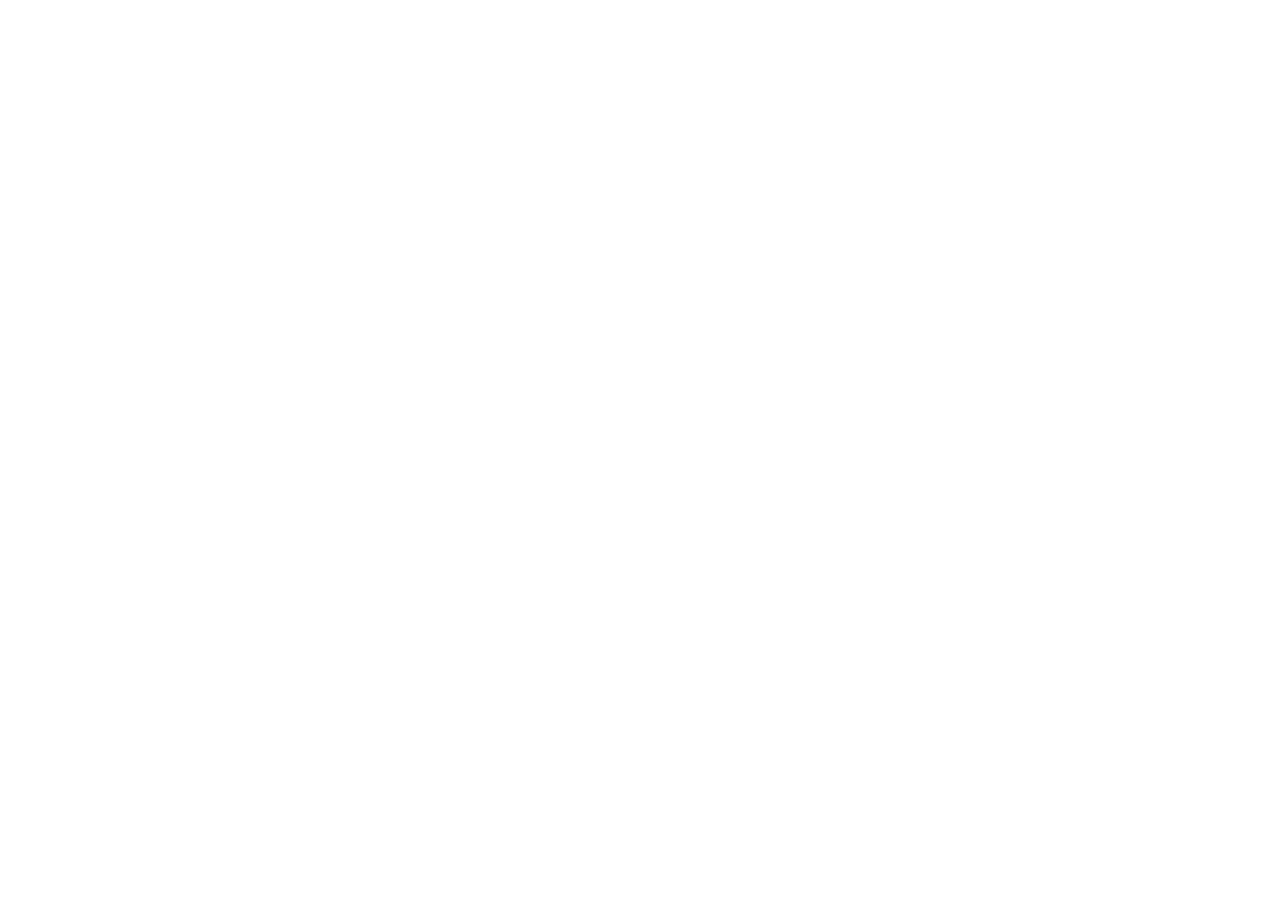
==== cool.html @ 78150efc "fusehealth" ====
<!DOCTYPE html>
<html lang="en">
<head>
    <meta charset="UTF-8">
    <meta http-equiv="X-UA-Compatible" content="IE=edge">
    <meta name="viewport" content="width=device-width, initial-scale=1.0">
    <link rel="stylesheet" href="./css/styles.css">
    <link rel="stylesheet" href="./css/bootstrap.min.css">
    <link rel="shortcut icon" href="./images/Fuse 1.png" type="image/x-icon">
    <link rel="stylesheet" href="https://cdnjs.cloudflare.com/ajax/libs/font-awesome/6.1.1/css/all.min.css"
        integrity="sha512-KfkfwYDsLkIlwQp6LFnl8zNdLGxu9YAA1QvwINks4PhcElQSvqcyVLLD9aMhXd13uQjoXtEKNosOWaZqXgel0g=="
        crossorigin="anonymous" referrerpolicy="no-referrer" />
    <title>cool</title>
</head>
<body>
    
</body>
</html>
---- css/styles.css ----
.lol {
    background-color: #F2F2F2;
    outline: none !important;
}

.sign-up {
    padding-top: 8rem;
}

@media (max-width:767px) {
    .sign-up {
        padding-bottom: 10rem;
    }
}

.meatz{
    box-shadow: 1px 2px 37px 1px #8f8f8f;
}
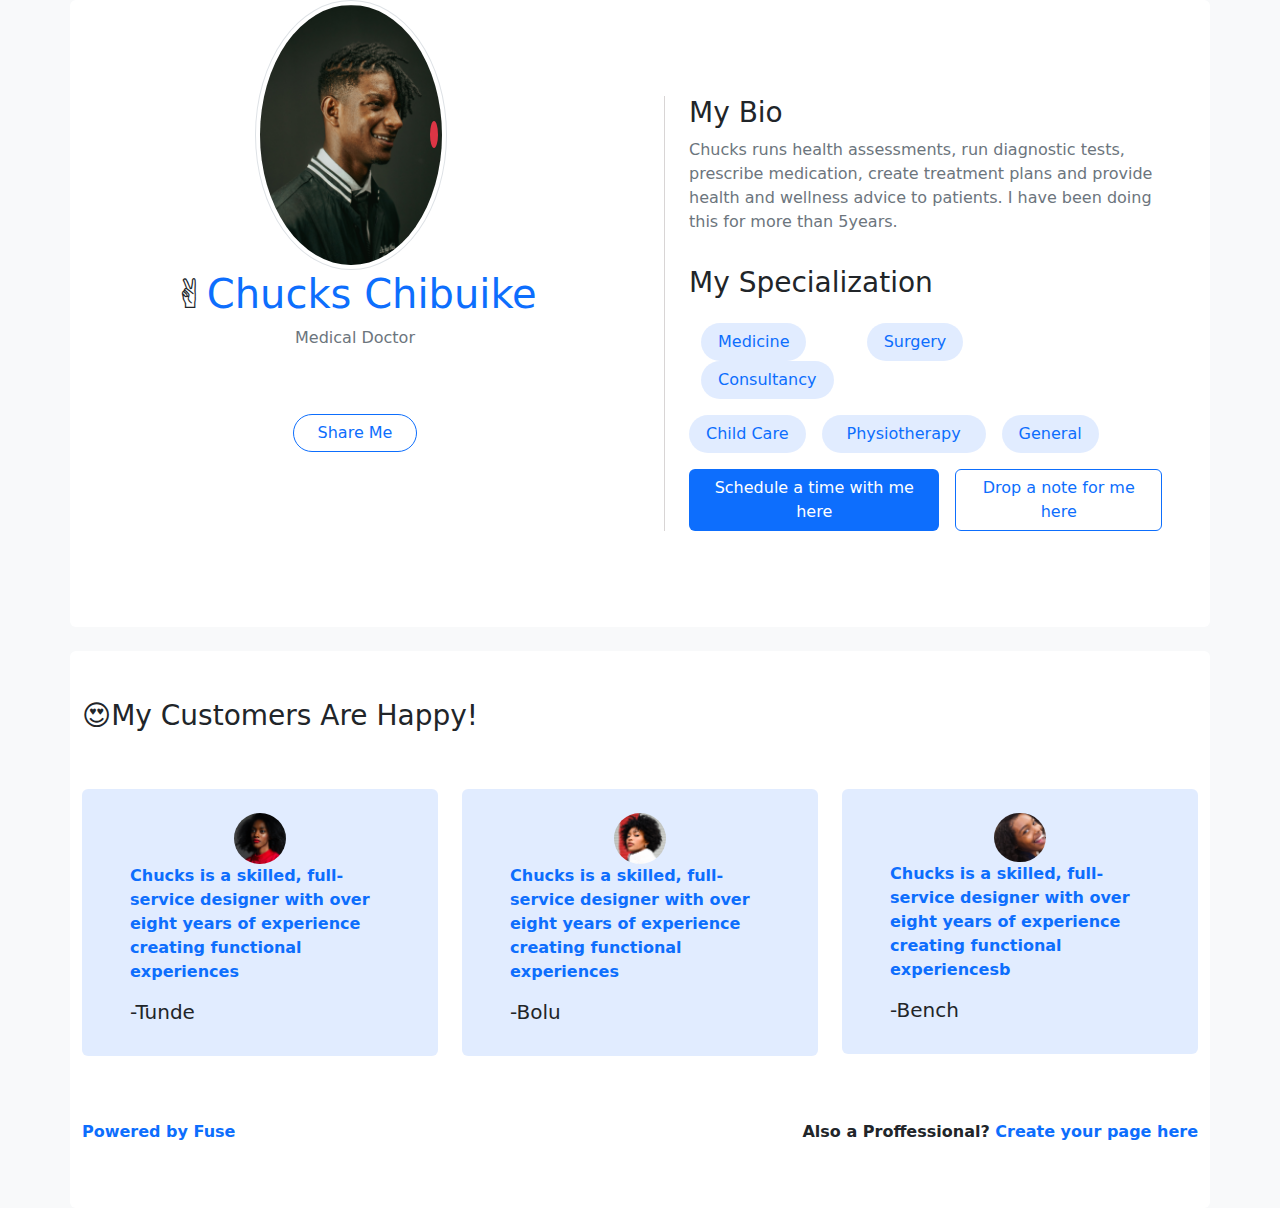
==== commit 45093065: "modify" ====
--- a/cool.html
+++ b/cool.html
@@ -1,5 +1,6 @@
 <!DOCTYPE html>
 <html lang="en">
+
 <head>
     <meta charset="UTF-8">
     <meta http-equiv="X-UA-Compatible" content="IE=edge">
@@ -12,7 +13,137 @@
         crossorigin="anonymous" referrerpolicy="no-referrer" />
     <title>cool</title>
 </head>
-<body>
-    
+
+<body class="bg-light">
+    <!--gank  resurrection
+    Godfrey gad
+    future .mask off -->
+    <section>
+        <div class="container bg-white rounded">
+            <div class="row">
+                <div class="col-md-6">
+                    <div class="conainer">
+                        <div class="text-center sopa">
+                            <!-- <a href=""><i class="fa-solid fa-moon fs-1 img-thumbnail text-black rounded-circle"></i></a> -->
+                            <img src="./images/rashford.png" alt="" class="img-thumbnail">
+                            <i class="fa-solid fa-star text-primary bg-danger rounded-circle p-1"></i>
+                            <h1>✌<span class="text-primary">Chucks Chibuike</span></h1>
+                            <p class="text-center text-muted"> Medical Doctor </p>
+                            <div class="d-flex text-muted fs-3 justify-content-center py-4">
+                                <i class="fa-brands fa-facebook me-2"></i>
+                                <i class="fa-brands fa-twitter me-2"></i>
+                                <i class="fa-brands fa-instagram me-2"></i>
+                                <i class="fa-brands fa-youtube me-2"></i>
+                            </div>
+                            <a href="" class="btn btn-outline-primary rounded-pill px-4">Share Me</a>
+                        </div>
+                    </div>
+                </div>
+
+                <div class="col-md-6 py-5">
+                    <div class="container py-5">
+                        <div class="shank px-4">
+                            <h3 class="">My Bio</h3>
+                            <p class="text-muted">
+                                Chucks runs health assessments, run diagnostic tests, prescribe medication, create
+                                treatment
+                                plans and provide health and wellness advice to patients.
+                                I have been doing this for more than 5years.
+                            </p>
+
+                            <h3 class="py-3">My Specialization</h3>
+                            <div class="container">
+                                <div class="row">
+                                    <div class="col-md-4 me-2">
+                                        <a href=""
+                                            class="btn text-decoration-none text-primary me-3 rounded-pill hope px-3">Medicine</a>
+                                    </div>
+                                    <div class="col-md-4">
+                                        <a href=""
+                                            class="btn text-decoration-none text-primary me-3 rounded-pill hope px-3">Surgery</a>
+                                    </div>
+                                    <div class="col-md-4">
+                                        <a href=""
+                                            class="btn text-decoration-none text-primary rounded-pill hope px-3">Consultancy</a>
+                                    </div>
+
+
+                                </div>
+                            </div>
+                            <div class="d-flex py-3">
+                                <a href=""
+                                    class="btn text-decoration-none text-primary me-3 rounded-pill hope px-3">Child
+                                    Care</a>
+                                <a href=""
+                                    class="btn text-decoration-none text-primary me-3 rounded-pill hope px-4">Physiotherapy</a>
+                                <a href=""
+                                    class="btn text-decoration-none text-primary rounded-pill hope px-3">General</a>
+                            </div>
+
+                            <div class="d-lg-flex">
+                                <a href="" class="btn bg-primary text-white me-3">Schedule a time with me here</a>
+                                <a href="" class="btn btn-outline-primary mt-sm-3 mt-md-3 mt-lg-0 mt-3">Drop a note
+                                    for
+                                    me here</a>
+                            </div>
+                        </div>
+                    </div>
+                </div>
+            </div>
+        </div>
+    </section>
+
+    <section class="fw-semibold mt-4">
+        <div class="container bg-white rounded py-5">
+            <h3>😍My Customers Are Happy!</h3>
+            <div class="row py-5">
+                <div class="col-md-4">
+                    <div class="container hope px-5 py-4 rounded mb-3">
+                        <div class="text-center">
+                            <img src="./images/thought-catalog--v7EOw5SA4I-unsplash 1.png" alt="" class="rounded-circle"
+                                width="20%">
+                        </div>
+                        <p class="text-primary">Chucks is a skilled, full-service designer with over eight years of
+                            experience creating
+                            functional experiences
+                        </p>
+                        <h5>-Tunde</h5>
+                    </div>
+                </div>
+                <div class="col-md-4">
+                    <div class="container hope px-5 py-4 rounded mb-3">
+                        <div class="text-center">
+                            <img src="./images/jeffery-erhunse-vp9mRauo68c-unsplash 1.png" alt="" class="rounded-circle"
+                                width="20%">
+                        </div>
+                        <p class="text-primary">Chucks is a skilled, full-service designer with over eight years of
+                            experience creating
+                            functional experiences
+                        </p>
+                        <h5>-Bolu</h5>
+                    </div>
+                </div>
+                <div class="col-md-4">
+                    <div class="container hope px-5 py-4 rounded">
+                        <div class="text-center">
+                            <img src="./images/isaiah-mcclean-DrVJk1EaPSc-unsplash 1.png" alt="" class="rounded-circle"
+                                width="20%">
+                        </div>
+                        <p class="text-primary">Chucks is a skilled, full-service designer with over eight years of
+                            experience creating
+                            functional experiencesb
+                        </p>
+                        <h5>-Bench</h5>
+                    </div>
+                </div>
+            </div>
+
+            <div class="d-lg-flex justify-content-between">
+                <a href="" class="text-decoration-none order"> Powered by Fuse </a>
+                <p>Also a Proffessional? <a href="" class="text-decoration-none">Create your page here</a></p>
+            </div>
+        </div>
+    </section>
 </body>
+
 </html>--- a/css/styles.css
+++ b/css/styles.css
@@ -16,3 +16,27 @@
 .meatz{
     box-shadow: 1px 2px 37px 1px #8f8f8f;
 }
+
+.sopa img{
+    border-radius: 50%;
+    height: 30vh;
+    width: 35%;
+}
+
+.shank{
+    border-left: 1px solid #D8D5D5;
+}
+
+.hope{
+    background-color: #CEE1FF9E !important;
+}
+
+.fa-star{
+    position: relative;
+    right: 3%;
+}
+
+.fa-moon{
+    position: relative;
+    left: 170%;
+}
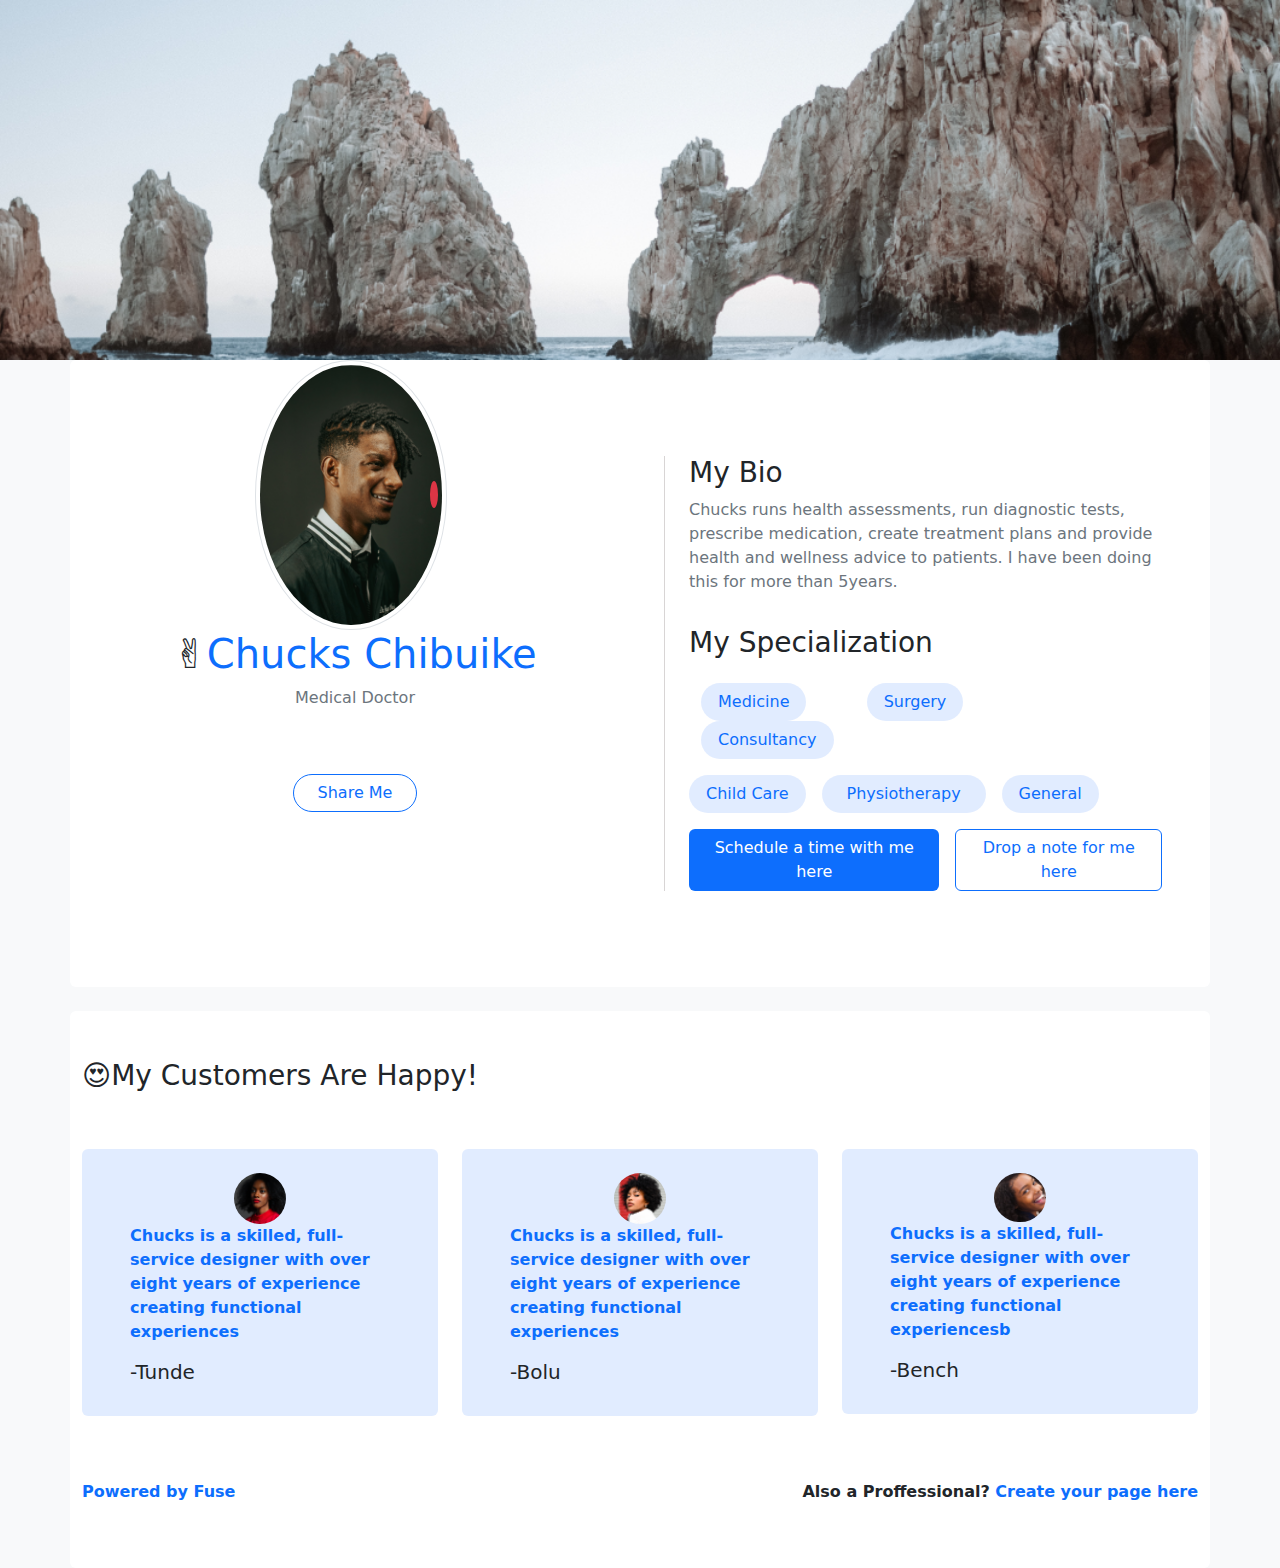
==== commit 0f5fab36: "hey" ====
--- a/cool.html
+++ b/cool.html
@@ -18,6 +18,10 @@
     <!--gank  resurrection
     Godfrey gad
     future .mask off -->
+
+    <section class="need">
+
+    </section>
     <section>
         <div class="container bg-white rounded">
             <div class="row">
--- a/css/styles.css
+++ b/css/styles.css
@@ -13,30 +13,38 @@
     }
 }
 
-.meatz{
+.meatz {
     box-shadow: 1px 2px 37px 1px #8f8f8f;
 }
 
-.sopa img{
+.sopa img {
     border-radius: 50%;
     height: 30vh;
     width: 35%;
 }
 
-.shank{
+.shank {
     border-left: 1px solid #D8D5D5;
 }
 
-.hope{
+.hope {
     background-color: #CEE1FF9E !important;
 }
 
-.fa-star{
+.fa-star {
     position: relative;
     right: 3%;
 }
 
-.fa-moon{
+.fa-moon {
     position: relative;
     left: 170%;
 }
+
+.need {
+    background-image: url(../images/hey.png);
+    height: 40vh;
+    background-repeat: no-repeat;
+    background-size: cover;
+    background-position: center;
+}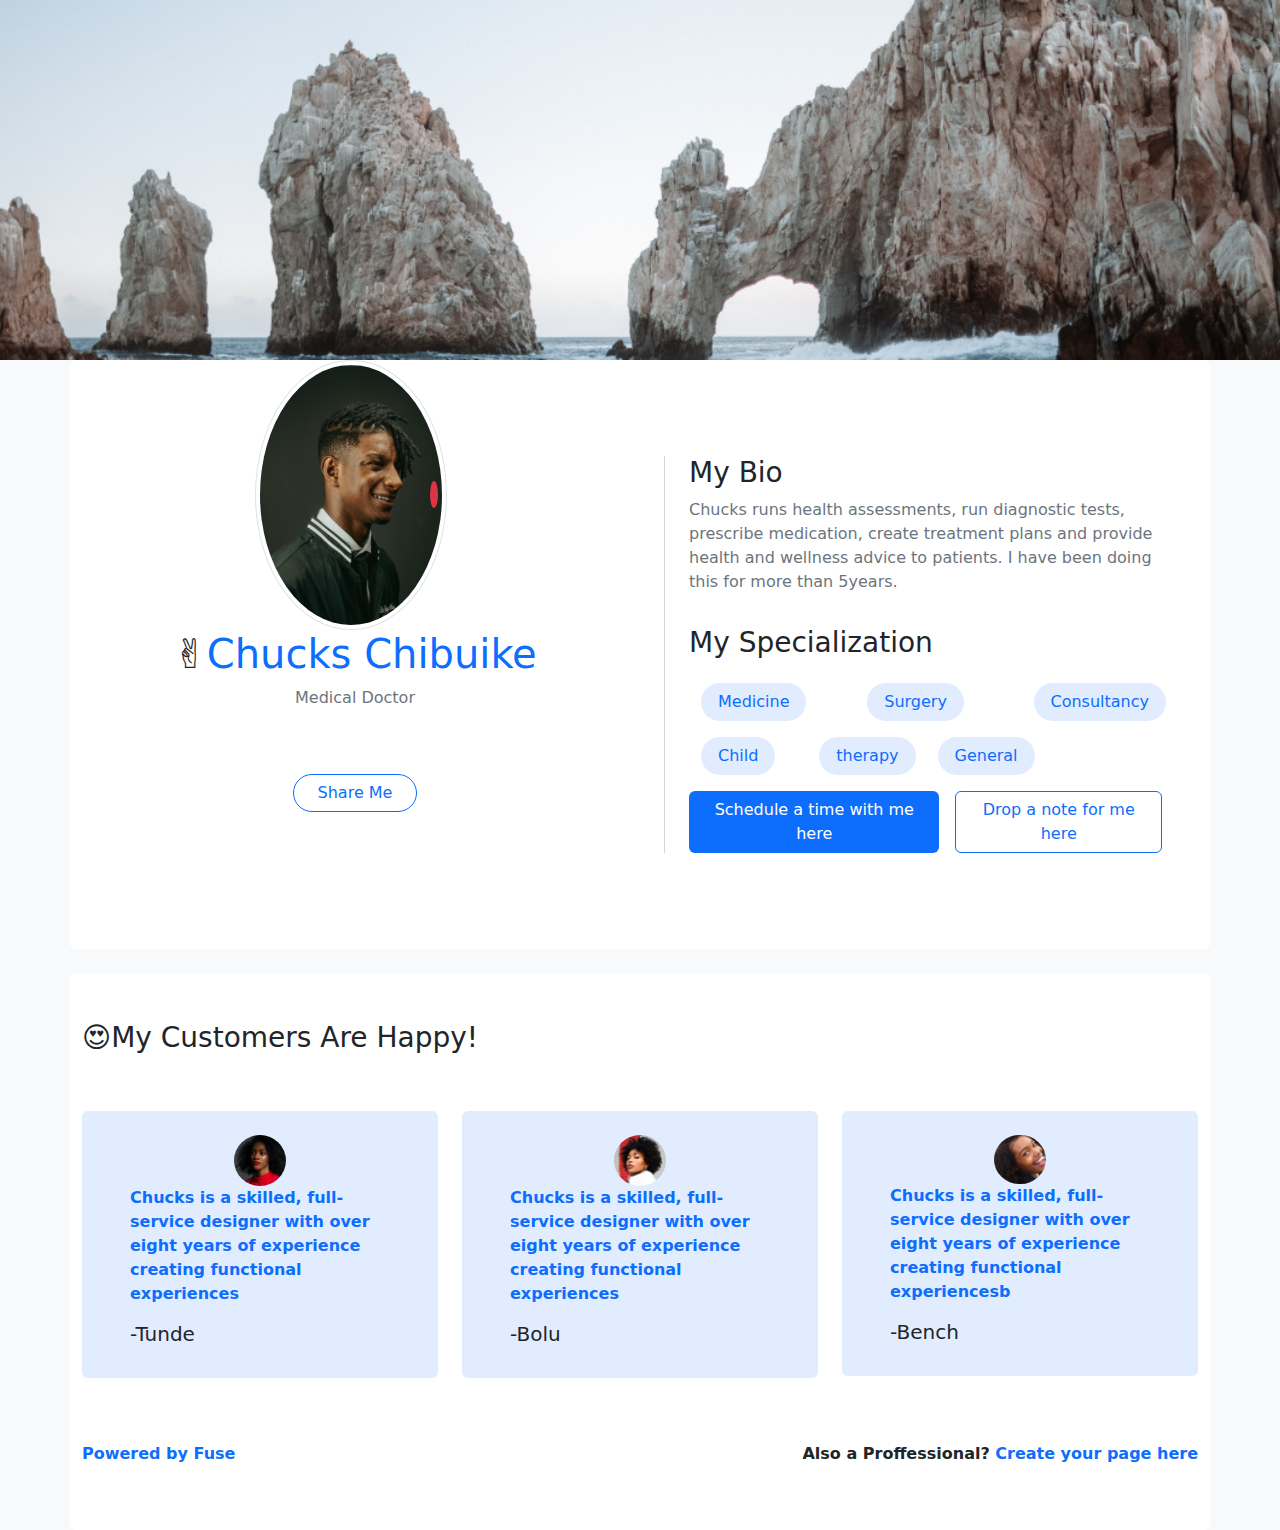
==== commit 8b231fe6: "still working on th project sha" ====
--- a/cool.html
+++ b/cool.html
@@ -27,10 +27,12 @@
             <div class="row">
                 <div class="col-md-6">
                     <div class="conainer">
-                        <div class="text-center sopa">
+                        <div class="text-center">
                             <!-- <a href=""><i class="fa-solid fa-moon fs-1 img-thumbnail text-black rounded-circle"></i></a> -->
-                            <img src="./images/rashford.png" alt="" class="img-thumbnail">
-                            <i class="fa-solid fa-star text-primary bg-danger rounded-circle p-1"></i>
+                            <div class="sopa">
+                                <img src="./images/rashford.png" alt="" class="img-thumbnail">
+                                <i class="fa-solid fa-star text-primary bg-danger rounded-circle p-1"></i>
+                            </div>
                             <h1>✌<span class="text-primary">Chucks Chibuike</span></h1>
                             <p class="text-center text-muted"> Medical Doctor </p>
                             <div class="d-flex text-muted fs-3 justify-content-center py-4">
@@ -58,43 +60,71 @@
                             <h3 class="py-3">My Specialization</h3>
                             <div class="container">
                                 <div class="row">
-                                    <div class="col-md-4 me-2">
+                                    <div class="col-3 me-5">
                                         <a href=""
-                                            class="btn text-decoration-none text-primary me-3 rounded-pill hope px-3">Medicine</a>
+                                            class="btn text-decoration-none text-primary rounded-pill hope px-3">Medicine</a>
                                     </div>
-                                    <div class="col-md-4">
+                                    <div class="col-3 me-5">
                                         <a href=""
-                                            class="btn text-decoration-none text-primary me-3 rounded-pill hope px-3">Surgery</a>
+                                            class="btn text-decoration-none text-primary rounded-pill hope px-3">Surgery</a>
                                     </div>
-                                    <div class="col-md-4">
+                                    <div class="col-3">
                                         <a href=""
                                             class="btn text-decoration-none text-primary rounded-pill hope px-3">Consultancy</a>
                                     </div>
+                                </div>
 
-
+                                <div class="row py-3">
+                                    <div class="col-3">
+                                        <a href=""
+                                            class="btn text-decoration-none text-primary me-3 rounded-pill hope px-3">Child</a>
+                                    </div>
+                                    <div class="col-3">
+                                        <a href=""
+                                            class="btn text-decoration-none text-primary rounded-pill hope px-3">therapy</a>
+                                    </div>
+                                    <div class="col-3">
+                                        <a href=""
+                                            class="btn text-decoration-none text-primary rounded-pill hope px-3">General</a>
+                                    </div>
                                 </div>
                             </div>
-                            <div class="d-flex py-3">
-                                <a href=""
-                                    class="btn text-decoration-none text-primary me-3 rounded-pill hope px-3">Child
-                                    Care</a>
-                                <a href=""
-                                    class="btn text-decoration-none text-primary me-3 rounded-pill hope px-4">Physiotherapy</a>
-                                <a href=""
-                                    class="btn text-decoration-none text-primary rounded-pill hope px-3">General</a>
-                            </div>
-
                             <div class="d-lg-flex">
                                 <a href="" class="btn bg-primary text-white me-3">Schedule a time with me here</a>
-                                <a href="" class="btn btn-outline-primary mt-sm-3 mt-md-3 mt-lg-0 mt-3">Drop a note
+                                <a href="" class="btn btn-outline-primary mt-sm-3 mt-md-3 mt-lg-0 mt-3" data-bs-toggle="modal" data-bs-target="#myModal">Drop a note
                                     for
                                     me here</a>
                             </div>
+                            
+    <section>
+        <!-- The Modal -->
+        <div class="modal" id="myModal">
+            <div class="modal-dialog"> 
+                <div class="modal-content">
+                    <!-- Modal Header -->
+                    <div class="border-0 d-flex justify-content-between container py-3">
+                        <h5 class="text-primary text-center">Drop a note</h5>
+                        <button type="button" class="btn-close" data-bs-dismiss="modal"></button>
+                    </div>
+
+                    <!-- Modal body -->
+                    <div class="modal-body">
+                        <textarea class="lol border-0 w-100 p-5" placeholder="Write Something Awesome "></textarea>
+                    </div>
+
+                    <!-- Modal footer -->
+                    <div class="modal-footer">
+                        <button type="button" class="btn btn-primary px-4" data-bs-dismiss="modal">Close</button>
+                    </div>
+
+                </div>
+            </div>
+        </div>
+    </section>
                         </div>
                     </div>
                 </div>
             </div>
-        </div>
     </section>
 
     <section class="fw-semibold mt-4">
@@ -148,6 +178,8 @@
             </div>
         </div>
     </section>
+
+    <script src="./js/bootstrap.min.js"></script>
 </body>
 
 </html>--- a/css/styles.css
+++ b/css/styles.css
@@ -17,7 +17,7 @@
     box-shadow: 1px 2px 37px 1px #8f8f8f;
 }
 
-.sopa img {
+.sopa img{
     border-radius: 50%;
     height: 30vh;
     width: 35%;
